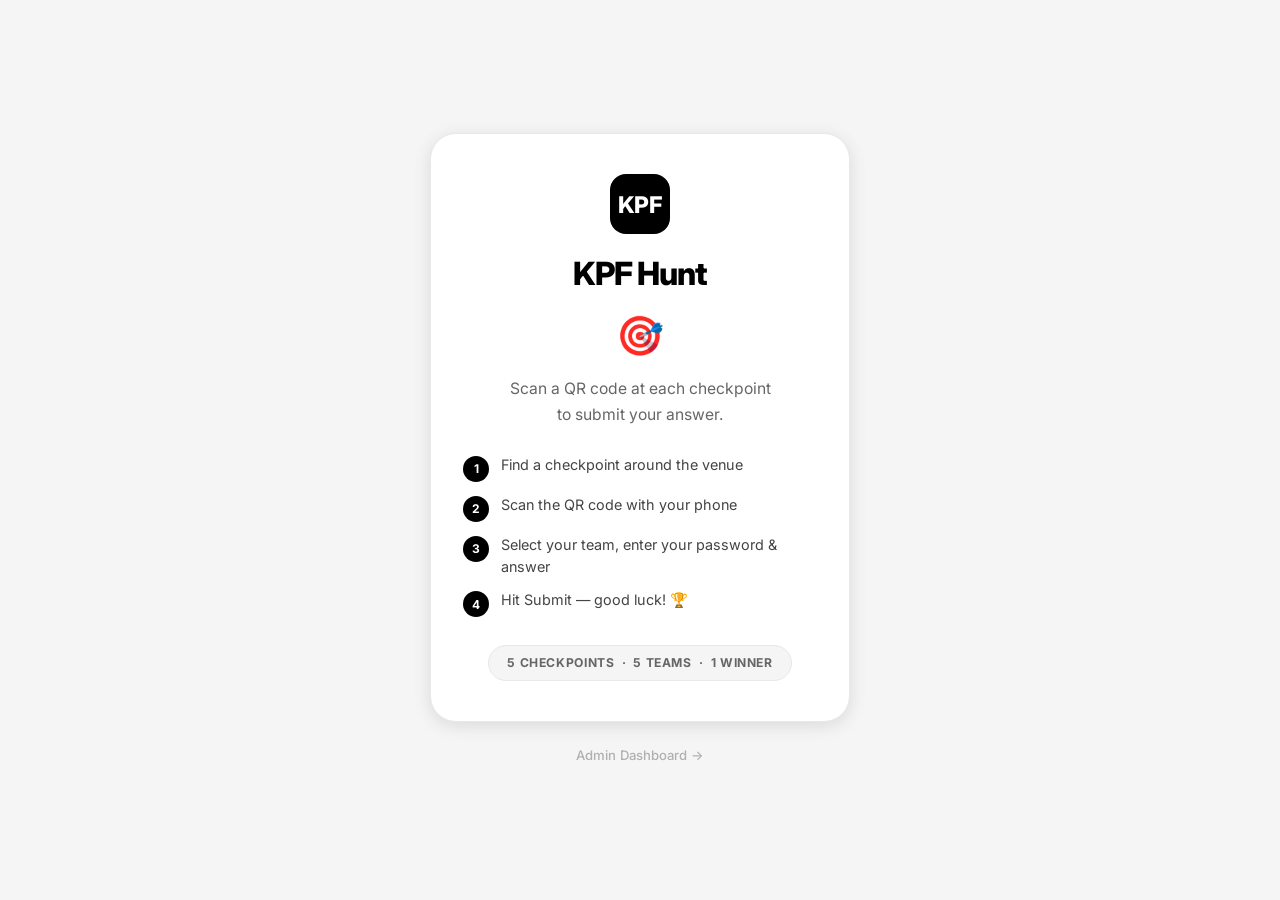
==== index.html @ f3e649e5 "Create index.html" ====
<!DOCTYPE html>
<html lang="en">
<head>
  <meta charset="UTF-8" />
  <meta name="viewport" content="width=device-width, initial-scale=1.0" />
  <title>KPF Hunt 🎯</title>
  <link rel="preconnect" href="https://fonts.googleapis.com" />
  <link rel="preconnect" href="https://fonts.gstatic.com" crossorigin />
  <link href="https://fonts.googleapis.com/css2?family=Inter:wght@300;400;500;600;700;800&display=swap" rel="stylesheet" />
  <link rel="stylesheet" href="css/style.css" />
</head>
<body class="welcome-page">

  <div class="welcome-wrap">

    <div class="welcome-card fade-up">

      <!-- KPF Logo -->
      <div class="kpf-logo">
        <svg width="60" height="60" viewBox="0 0 60 60" fill="none" xmlns="http://www.w3.org/2000/svg" aria-hidden="true">
          <rect width="60" height="60" rx="16" fill="#000"/>
          <text x="50%" y="54%" dominant-baseline="middle" text-anchor="middle"
                fill="#fff" font-family="Inter,system-ui,sans-serif" font-weight="800" font-size="23" letter-spacing="-0.5">KPF</text>
        </svg>
      </div>

      <h1 class="welcome-title">KPF Hunt</h1>
      <p class="welcome-emoji">🎯</p>
      <p class="welcome-subtitle">
        Scan a QR code at each checkpoint<br />to submit your answer.
      </p>

      <div class="welcome-steps">
        <div class="step">
          <span class="step-num">1</span>
          <span class="step-text">Find a checkpoint around the venue</span>
        </div>
        <div class="step">
          <span class="step-num">2</span>
          <span class="step-text">Scan the QR code with your phone</span>
        </div>
        <div class="step">
          <span class="step-num">3</span>
          <span class="step-text">Select your team, enter your password &amp; answer</span>
        </div>
        <div class="step">
          <span class="step-num">4</span>
          <span class="step-text">Hit Submit — good luck! 🏆</span>
        </div>
      </div>

      <div class="welcome-badge">
        5 Checkpoints &nbsp;·&nbsp; 5 Teams &nbsp;·&nbsp; 1 Winner
      </div>

    </div>

    <footer class="welcome-footer">
      <a href="admin.html" class="admin-link">Admin Dashboard →</a>
    </footer>

  </div>

</body>
</html>
---- css/style.css ----
/* ═══════════════════════════════════════════════════════════════
   KPF HUNT — style.css  (v7 · GitHub Pages rebuild)
   ═══════════════════════════════════════════════════════════════ */

/* ─── RESET ──────────────────────────────────────────────────────── */
*, *::before, *::after { box-sizing: border-box; margin: 0; padding: 0; }

/* ─── CUSTOM PROPERTIES ──────────────────────────────────────────── */
:root {
  /* ── Core palette ── */
  --black:       #000000;
  --white:       #ffffff;
  --gray-50:     #fafafa;
  --gray-100:    #f5f5f5;
  --gray-150:    #efefef;
  --gray-200:    #e8e8e8;
  --gray-300:    #d0d0d0;
  --gray-400:    #b0b0b0;
  --gray-500:    #888888;
  --gray-600:    #666666;
  --gray-700:    #444444;
  --gray-800:    #333333;
  --gray-900:    #1a1a1a;

  /* ── Semantic ── */
  --success:     #16a34a;
  --success-bg:  #f0fdf4;
  --success-ring:#bbf7d0;
  --error:       #dc2626;
  --error-bg:    #fef2f2;
  --error-ring:  #fecaca;
  --warning:     #d97706;

  /* ── Team tints (bg + dot) ── */
  --alpha-bg:   #e3f2fd;  --alpha-dot:  #1976d2;
  --beta-bg:    #e8f5e9;  --beta-dot:   #388e3c;
  --gamma-bg:   #fffde7;  --gamma-dot:  #f9a825;
  --delta-bg:   #f3e5f5;  --delta-dot:  #7b1fa2;
  --sigma-bg:   #fff3e0;  --sigma-dot:  #e65100;

  /* ── Typography ── */
  --font-ui:   'Inter', system-ui, -apple-system, sans-serif;
  --font-mono: 'JetBrains Mono', 'Fira Mono', 'Courier New', monospace;

  /* ── Radii ── */
  --r-sm:  6px;
  --r-md:  10px;
  --r-lg:  14px;
  --r-xl:  20px;
  --r-2xl: 26px;

  /* ── Shadows ── */
  --shadow-xs: 0 1px 3px rgba(0,0,0,.07);
  --shadow-sm: 0 2px 8px rgba(0,0,0,.09);
  --shadow-md: 0 4px 18px rgba(0,0,0,.11);
  --shadow-lg: 0 8px 32px rgba(0,0,0,.13);
}

/* ─── BASE ───────────────────────────────────────────────────────── */
html {
  font-size: 16px;
  -webkit-text-size-adjust: 100%;
  scroll-behavior: smooth;
}

body {
  font-family: var(--font-ui);
  color: var(--gray-900);
  background: var(--gray-100);
  line-height: 1.6;
  min-height: 100dvh;
}

/* ─── ANIMATIONS ─────────────────────────────────────────────────── */
@keyframes fadeUp {
  from { opacity: 0; transform: translateY(20px); }
  to   { opacity: 1; transform: translateY(0);    }
}
@keyframes popIn {
  0%   { transform: scale(0.35); opacity: 0; }
  65%  { transform: scale(1.15); }
  100% { transform: scale(1);    opacity: 1; }
}
@keyframes shake {
  0%,100% { transform: translateX(0);   }
  20%     { transform: translateX(-9px);}
  40%     { transform: translateX(9px); }
  60%     { transform: translateX(-5px);}
  80%     { transform: translateX(5px); }
}
@keyframes spin {
  to { transform: rotate(360deg); }
}
@keyframes pulse {
  0%,100% { opacity: 1;  }
  50%     { opacity: .35;}
}

.fade-up { animation: fadeUp .42s ease both; }
.pop-in  { animation: popIn .5s cubic-bezier(.34,1.56,.64,1) both; }
.shake   { animation: shake .42s ease; }


/* ═══════════════════════════════════════════════════════════════════
   SHARED COMPONENTS
   ═══════════════════════════════════════════════════════════════════ */

/* ── Buttons ─────────────────────────────────────────────────────── */
.btn {
  display: inline-flex;
  align-items: center;
  justify-content: center;
  gap: 6px;
  padding: 10px 20px;
  font-family: var(--font-ui);
  font-size: .875rem;
  font-weight: 600;
  border-radius: var(--r-md);
  border: 1.5px solid transparent;
  cursor: pointer;
  text-decoration: none;
  transition: background .17s, border-color .17s, color .17s, transform .12s, box-shadow .17s;
  white-space: nowrap;
  user-select: none;
  letter-spacing: .01em;
}
.btn:focus-visible {
  outline: 3px solid var(--black);
  outline-offset: 2px;
}
.btn:disabled { opacity: .55; cursor: not-allowed; }

.btn-primary {
  background: var(--black);
  color: var(--white);
  border-color: var(--black);
}
.btn-primary:hover:not(:disabled) {
  background: var(--gray-800);
  border-color: var(--gray-800);
  box-shadow: var(--shadow-sm);
}
.btn-primary:active:not(:disabled) { transform: scale(.97); }

.btn-outline {
  background: var(--white);
  color: var(--gray-800);
  border-color: var(--gray-300);
}
.btn-outline:hover:not(:disabled) {
  border-color: var(--gray-600);
  background: var(--gray-50);
}

.btn-ghost {
  background: transparent;
  color: var(--gray-600);
  border-color: transparent;
}
.btn-ghost:hover:not(:disabled) {
  background: var(--gray-200);
  color: var(--gray-900);
}

.btn-danger {
  background: var(--error-bg);
  color: var(--error);
  border-color: var(--error-ring);
}
.btn-danger:hover:not(:disabled) {
  background: #fee2e2;
  border-color: #fca5a5;
}

.btn-sm {
  padding: 6px 13px;
  font-size: .8rem;
  border-radius: var(--r-sm);
}


/* ── Form fields ─────────────────────────────────────────────────── */
.field-group {
  display: flex;
  flex-direction: column;
  gap: 6px;
}

.field-label {
  font-size: .78rem;
  font-weight: 700;
  color: var(--gray-700);
  letter-spacing: .04em;
  text-transform: uppercase;
}

.field-input {
  width: 100%;
  padding: 12px 14px;
  font-family: var(--font-ui);
  font-size: .95rem;
  color: var(--gray-900);
  background: var(--white);
  border: 1.5px solid var(--gray-300);
  border-radius: var(--r-md);
  transition: border-color .15s, box-shadow .15s;
  appearance: none;
  -webkit-appearance: none;
}
.field-input:focus {
  outline: none;
  border-color: var(--black);
  box-shadow: 0 0 0 3px rgba(0,0,0,.09);
}
.field-input::placeholder { color: var(--gray-400); }
.field-input.error {
  border-color: var(--error);
  box-shadow: 0 0 0 3px rgba(220,38,38,.1);
}

.field-textarea {
  resize: vertical;
  min-height: 96px;
  line-height: 1.55;
}

/* Select */
.select-wrap { position: relative; }
.field-select { padding-right: 36px; cursor: pointer; }
.select-arrow {
  position: absolute;
  right: 12px;
  top: 50%;
  transform: translateY(-50%);
  pointer-events: none;
  color: var(--gray-500);
  font-size: .8rem;
}

/* Password toggle */
.pw-wrap { position: relative; }
.pw-toggle {
  position: absolute;
  right: 10px;
  top: 50%;
  transform: translateY(-50%);
  background: none;
  border: none;
  cursor: pointer;
  color: var(--gray-500);
  padding: 4px;
  display: flex;
  align-items: center;
  transition: color .15s;
  border-radius: 4px;
}
.pw-toggle:hover { color: var(--gray-900); }
.pw-toggle:focus-visible { outline: 2px solid var(--black); outline-offset: 2px; }
#password-input { padding-right: 42px; }

/* Errors */
.field-error {
  font-size: .82rem;
  color: var(--error);
  font-weight: 500;
  min-height: 1.1em;
}
.form-error {
  font-size: .85rem;
  color: var(--error);
  font-weight: 500;
  text-align: center;
  padding: 9px 14px;
  background: var(--error-bg);
  border: 1px solid var(--error-ring);
  border-radius: var(--r-sm);
  display: none;
}
.form-error.visible { display: block; }

/* KPF Logo container */
.kpf-logo {
  display: flex;
  align-items: center;
  justify-content: center;
  margin-bottom: 14px;
}


/* ═══════════════════════════════════════════════════════════════════
   WELCOME PAGE  (index.html)
   ═══════════════════════════════════════════════════════════════════ */
.welcome-page {
  display: flex;
  flex-direction: column;
  align-items: center;
  justify-content: center;
  min-height: 100dvh;
  padding: 24px 16px;
  background: var(--gray-100);
}

.welcome-wrap {
  width: 100%;
  max-width: 420px;
  display: flex;
  flex-direction: column;
  align-items: center;
  gap: 20px;
}

.welcome-card {
  width: 100%;
  background: var(--white);
  border-radius: var(--r-2xl);
  padding: 40px 32px;
  box-shadow: var(--shadow-md);
  border: 1.5px solid var(--gray-200);
  text-align: center;
}

.welcome-title {
  font-size: 2rem;
  font-weight: 800;
  color: var(--black);
  letter-spacing: -.03em;
  margin-bottom: 2px;
}
.welcome-emoji { font-size: 2.4rem; margin: 6px 0 10px; }
.welcome-subtitle {
  font-size: .98rem;
  color: var(--gray-600);
  line-height: 1.65;
  margin-bottom: 26px;
}

.welcome-steps {
  display: flex;
  flex-direction: column;
  gap: 12px;
  margin-bottom: 28px;
  text-align: left;
}
.step {
  display: flex;
  align-items: flex-start;
  gap: 12px;
}
.step-num {
  flex-shrink: 0;
  width: 26px;
  height: 26px;
  background: var(--black);
  color: var(--white);
  border-radius: 50%;
  font-size: .75rem;
  font-weight: 700;
  display: flex;
  align-items: center;
  justify-content: center;
  margin-top: 2px;
}
.step-text {
  font-size: .9rem;
  color: var(--gray-700);
  line-height: 1.5;
}

.welcome-badge {
  display: inline-block;
  background: var(--gray-100);
  color: var(--gray-600);
  font-size: .76rem;
  font-weight: 700;
  padding: 7px 18px;
  border-radius: 99px;
  letter-spacing: .05em;
  text-transform: uppercase;
  border: 1px solid var(--gray-200);
}

.welcome-footer { text-align: center; }
.admin-link {
  font-size: .82rem;
  color: var(--gray-400);
  text-decoration: none;
  font-weight: 500;
  transition: color .15s;
}
.admin-link:hover { color: var(--gray-700); }


/* ═══════════════════════════════════════════════════════════════════
   SCAN PAGE  (scan.html)
   ═══════════════════════════════════════════════════════════════════ */
.scan-page {
  display: flex;
  align-items: flex-start;
  justify-content: center;
  min-height: 100dvh;
  padding: 24px 16px 56px;
  background: var(--gray-100);
}

.scan-wrap {
  width: 100%;
  max-width: 440px;
  padding-top: 12px;
}

.scan-card {
  background: var(--white);
  border-radius: var(--r-2xl);
  padding: 28px 26px;
  box-shadow: var(--shadow-md);
  border: 1.5px solid var(--gray-200);
  display: flex;
  flex-direction: column;
  gap: 20px;
}

/* Scan header */
.scan-header {
  display: flex;
  align-items: center;
  justify-content: space-between;
  padding-bottom: 16px;
  border-bottom: 1.5px solid var(--gray-200);
}
.checkpoint-badge {
  font-size: 1.1rem;
  font-weight: 800;
  color: var(--black);
  letter-spacing: -.02em;
}
.kpf-wordmark {
  font-size: .75rem;
  font-weight: 700;
  color: var(--gray-400);
  letter-spacing: .1em;
  text-transform: uppercase;
}

/* Form */
#scan-form { display: flex; flex-direction: column; gap: 18px; }

/* Submit button */
.btn-submit {
  width: 100%;
  padding: 14px;
  font-size: 1rem;
  margin-top: 4px;
  position: relative;
  border-radius: var(--r-lg);
}
.btn-submit .btn-spinner {
  display: none;
  width: 18px;
  height: 18px;
  border: 2.5px solid rgba(255,255,255,.3);
  border-top-color: #fff;
  border-radius: 50%;
  animation: spin .7s linear infinite;
}
.btn-submit.loading .btn-text  { opacity: 0; position: absolute; }
.btn-submit.loading .btn-spinner { display: block; }
.btn-submit.loading { cursor: wait; }

/* Invalid state */
.invalid-icon  { font-size: 2.6rem; text-align: center; }
.invalid-title { font-size: 1.3rem; font-weight: 800; text-align: center; color: var(--gray-900); }
.invalid-msg   { font-size: .9rem; color: var(--gray-600); text-align: center; line-height: 1.65; }

/* Success state */
.scan-card--success {
  align-items: center;
  text-align: center;
  padding: 52px 28px;
}
.success-check {
  width: 82px;
  height: 82px;
  background: var(--success);
  color: var(--white);
  border-radius: 50%;
  font-size: 2.2rem;
  font-weight: 700;
  display: flex;
  align-items: center;
  justify-content: center;
  margin-bottom: 8px;
  box-shadow: 0 4px 20px rgba(22,163,74,.3);
}
.success-title {
  font-size: 1.55rem;
  font-weight: 800;
  color: var(--black);
  letter-spacing: -.03em;
}
.success-msg {
  font-size: 1.05rem;
  font-weight: 600;
  color: var(--gray-700);
}
.success-sub {
  font-size: .88rem;
  color: var(--gray-500);
  line-height: 1.65;
}


/* ═══════════════════════════════════════════════════════════════════
   ADMIN PAGE  (admin.html)
   ═══════════════════════════════════════════════════════════════════ */
.admin-page { background: var(--gray-100); }

/* ── Login overlay ───────────────────────────────────────────────── */
.login-overlay {
  position: fixed;
  inset: 0;
  background: var(--gray-100);
  display: flex;
  align-items: center;
  justify-content: center;
  padding: 24px;
  z-index: 1000;
}
.login-card {
  width: 100%;
  max-width: 380px;
  background: var(--white);
  border-radius: var(--r-2xl);
  padding: 40px 32px;
  box-shadow: var(--shadow-lg);
  border: 1.5px solid var(--gray-200);
  display: flex;
  flex-direction: column;
  gap: 4px;
}
.login-title {
  font-size: 1.5rem;
  font-weight: 800;
  color: var(--black);
  text-align: center;
  letter-spacing: -.03em;
}
.login-sub {
  font-size: .85rem;
  color: var(--gray-500);
  text-align: center;
  margin-bottom: 18px;
}
#login-form { display: flex; flex-direction: column; gap: 14px; }

/* ── Admin header ────────────────────────────────────────────────── */
.admin-header {
  position: sticky;
  top: 0;
  z-index: 100;
  background: var(--white);
  border-bottom: 1.5px solid var(--gray-200);
  box-shadow: var(--shadow-xs);
}
.admin-header-inner {
  max-width: 1200px;
  margin: 0 auto;
  padding: 12px 24px;
  display: flex;
  align-items: center;
  justify-content: space-between;
  gap: 16px;
  flex-wrap: wrap;
}
.admin-brand {
  display: flex;
  align-items: center;
  gap: 10px;
}
.admin-brand-text {
  font-size: .98rem;
  font-weight: 700;
  color: var(--black);
  letter-spacing: -.01em;
}
.admin-header-controls {
  display: flex;
  align-items: center;
  gap: 8px;
  flex-wrap: wrap;
}
.refresh-countdown {
  font-size: .78rem;
  color: var(--gray-500);
  white-space: nowrap;
}
.refresh-countdown strong {
  color: var(--gray-800);
  font-weight: 700;
}

/* ── Admin main ──────────────────────────────────────────────────── */
.admin-main {
  max-width: 1200px;
  margin: 0 auto;
  padding: 24px 24px 56px;
  display: flex;
  flex-direction: column;
  gap: 20px;
}

/* ── Status bar ──────────────────────────────────────────────────── */
.status-bar {
  display: flex;
  align-items: center;
  gap: 8px;
  font-size: .82rem;
  color: var(--gray-600);
  padding: 9px 14px;
  background: var(--white);
  border-radius: var(--r-md);
  box-shadow: var(--shadow-xs);
  border: 1.5px solid var(--gray-200);
}
.status-dot {
  width: 8px;
  height: 8px;
  border-radius: 50%;
  flex-shrink: 0;
}
.status-dot--loading { background: var(--warning); animation: pulse 1.2s ease infinite; }
.status-dot--ok      { background: var(--success); }
.status-dot--error   { background: var(--error); }

/* ── Stats row ───────────────────────────────────────────────────── */
.stats-row {
  display: grid;
  grid-template-columns: repeat(4, 1fr);
  gap: 16px;
}
.stat-card {
  background: var(--white);
  border-radius: var(--r-lg);
  padding: 22px 18px;
  box-shadow: var(--shadow-xs);
  border: 1.5px solid var(--gray-200);
  text-align: center;
  transition: box-shadow .2s, transform .2s;
}
.stat-card:hover {
  box-shadow: var(--shadow-md);
  transform: translateY(-2px);
}
.stat-value {
  font-size: 2.3rem;
  font-weight: 800;
  color: var(--black);
  letter-spacing: -.04em;
  line-height: 1.1;
  margin-bottom: 6px;
}
.stat-value--small {
  font-size: .95rem;
  font-weight: 700;
  line-height: 1.4;
  letter-spacing: 0;
}
.stat-label {
  font-size: .74rem;
  color: var(--gray-500);
  font-weight: 600;
  text-transform: uppercase;
  letter-spacing: .06em;
}

/* ── Section card ────────────────────────────────────────────────── */
.section-card {
  background: var(--white);
  border-radius: var(--r-lg);
  padding: 24px;
  box-shadow: var(--shadow-xs);
  border: 1.5px solid var(--gray-200);
}
.section-title {
  font-size: 1rem;
  font-weight: 700;
  color: var(--black);
  letter-spacing: -.01em;
  margin-bottom: 16px;
}
.section-header {
  display: flex;
  align-items: center;
  justify-content: space-between;
  gap: 16px;
  margin-bottom: 16px;
  flex-wrap: wrap;
}
.section-header .section-title { margin-bottom: 0; }
.section-note {
  font-size: .82rem;
  color: var(--gray-500);
  margin-bottom: 18px;
  line-height: 1.55;
}
.section-note code {
  font-family: var(--font-mono);
  font-size: .78rem;
  background: var(--gray-100);
  padding: 1px 5px;
  border-radius: 4px;
  color: var(--gray-700);
}
.search-input {
  max-width: 260px;
  padding: 8px 12px;
  font-size: .85rem;
}

/* ── Progress grid ───────────────────────────────────────────────── */
.progress-grid-wrap { overflow-x: auto; }
.progress-grid {
  width: 100%;
  border-collapse: collapse;
  font-size: .88rem;
}
.progress-grid th {
  padding: 10px 12px;
  text-align: center;
  font-size: .72rem;
  font-weight: 700;
  color: var(--gray-500);
  text-transform: uppercase;
  letter-spacing: .06em;
  border-bottom: 1.5px solid var(--gray-200);
  background: var(--gray-50);
}
.progress-grid .pg-team-col { text-align: left; min-width: 120px; }
.progress-grid td {
  padding: 10px 12px;
  text-align: center;
  border-bottom: 1px solid var(--gray-100);
  vertical-align: middle;
}
.progress-grid td.pg-team-col {
  text-align: left;
  font-weight: 600;
  font-size: .85rem;
  color: var(--gray-800);
}
.progress-grid tr:last-child td { border-bottom: none; }
.progress-grid tr:hover td { background: var(--gray-50); }

.pg-cell {
  display: flex;
  flex-direction: column;
  align-items: center;
  gap: 3px;
}
.pg-check {
  width: 30px;
  height: 30px;
  border-radius: 50%;
  display: flex;
  align-items: center;
  justify-content: center;
  font-size: .85rem;
  font-weight: 700;
  flex-shrink: 0;
}
.pg-check--done  { background: #dcfce7; color: var(--success); }
.pg-check--empty { background: var(--gray-150); color: var(--gray-400); font-size: .7rem; }
.pg-time {
  font-family: var(--font-mono);
  font-size: .6rem;
  color: var(--gray-400);
  white-space: nowrap;
}

/* Team dot */
.team-dot {
  display: inline-block;
  width: 8px;
  height: 8px;
  border-radius: 50%;
  margin-right: 7px;
  vertical-align: middle;
  flex-shrink: 0;
}
.dot-alpha { background: var(--alpha-dot); }
.dot-beta  { background: var(--beta-dot);  }
.dot-gamma { background: var(--gamma-dot); }
.dot-delta { background: var(--delta-dot); }
.dot-sigma { background: var(--sigma-dot); }

/* ── Submissions table ───────────────────────────────────────────── */
.table-wrap { overflow-x: auto; }
.submissions-table {
  width: 100%;
  border-collapse: collapse;
  font-size: .875rem;
}
.submissions-table th {
  padding: 10px 14px;
  text-align: left;
  font-size: .72rem;
  font-weight: 700;
  color: var(--gray-500);
  text-transform: uppercase;
  letter-spacing: .06em;
  border-bottom: 1.5px solid var(--gray-200);
  background: var(--gray-50);
  white-space: nowrap;
}
.submissions-table th.sortable {
  cursor: pointer;
  user-select: none;
  transition: color .15s;
}
.submissions-table th.sortable:hover { color: var(--black); }
.submissions-table th.sort-asc  .sort-icon::after { content: ' ↑'; color: var(--black); }
.submissions-table th.sort-desc .sort-icon::after { content: ' ↓'; color: var(--black); }
.sort-icon { font-size: .7rem; color: var(--gray-400); }

.submissions-table td {
  padding: 10px 14px;
  border-bottom: 1px solid var(--gray-100);
  vertical-align: top;
}
.submissions-table tr:last-child td { border-bottom: none; }

.submissions-table .col-num  { color: var(--gray-400); font-family: var(--font-mono); font-size: .76rem; width: 40px; }
.submissions-table .col-time { font-family: var(--font-mono); font-size: .76rem; color: var(--gray-600); white-space: nowrap; }
.submissions-table .col-team { font-weight: 600; white-space: nowrap; }
.submissions-table .col-cp   { font-weight: 500; white-space: nowrap; }
.submissions-table .col-ans  {
  font-family: var(--font-mono);
  font-size: .8rem;
  color: var(--gray-700);
  word-break: break-word;
  max-width: 320px;
}

/* Team row tints */
.row-alpha { background: var(--alpha-bg); }
.row-beta  { background: var(--beta-bg);  }
.row-gamma { background: var(--gamma-bg); }
.row-delta { background: var(--delta-bg); }
.row-sigma { background: var(--sigma-bg); }

.table-empty {
  padding: 44px 20px;
  text-align: center;
  color: var(--gray-400);
  font-size: .9rem;
  line-height: 1.6;
}

/* ── QR grid ─────────────────────────────────────────────────────── */
.qr-grid {
  display: grid;
  grid-template-columns: repeat(auto-fill, minmax(175px, 1fr));
  gap: 18px;
}
.qr-card {
  display: flex;
  flex-direction: column;
  align-items: center;
  gap: 10px;
  padding: 20px 14px;
  background: var(--gray-50);
  border: 1.5px solid var(--gray-200);
  border-radius: var(--r-lg);
  text-align: center;
  transition: box-shadow .2s, transform .2s;
}
.qr-card:hover {
  box-shadow: var(--shadow-md);
  transform: translateY(-2px);
}
.qr-img {
  width: 150px;
  height: 150px;
  border-radius: var(--r-sm);
  display: block;
  background: var(--white);
  border: 1px solid var(--gray-200);
}
.qr-label {
  font-weight: 700;
  font-size: .9rem;
  color: var(--black);
}
.qr-url {
  font-family: var(--font-mono);
  font-size: .62rem;
  color: var(--gray-500);
  word-break: break-all;
  line-height: 1.45;
}
.copy-btn {
  font-size: .75rem;
  padding: 5px 12px;
}
.copy-btn.copied {
  background: var(--success-bg);
  color: var(--success);
  border-color: var(--success-ring);
}


/* ═══════════════════════════════════════════════════════════════════
   RESPONSIVE
   ═══════════════════════════════════════════════════════════════════ */

/* Tablet */
@media (max-width: 900px) {
  .stats-row       { grid-template-columns: repeat(2, 1fr); }
  .admin-main      { padding: 16px 16px 40px; }
  .admin-header-inner { padding: 10px 16px; }
}

/* Mobile */
@media (max-width: 600px) {
  .stats-row { grid-template-columns: repeat(2, 1fr); gap: 10px; }
  .stat-card { padding: 16px 12px; }
  .stat-value { font-size: 1.8rem; }

  .admin-header-controls { gap: 6px; }
  .refresh-countdown { display: none; }

  .section-card { padding: 16px; }
  .section-header { flex-direction: column; align-items: flex-start; }
  .search-input { max-width: 100%; width: 100%; }

  .qr-grid { grid-template-columns: repeat(2, 1fr); gap: 12px; }
  .qr-img  { width: 120px; height: 120px; }

  .scan-card     { padding: 22px 18px; }
  .welcome-card  { padding: 32px 20px; }
  .login-card    { padding: 32px 20px; }

  .submissions-table th,
  .submissions-table td { padding: 8px 10px; }
}

@media (max-width: 380px) {
  .stats-row { grid-template-columns: 1fr 1fr; }
  .admin-brand-text { display: none; }
  .btn-sm { padding: 5px 9px; font-size: .72rem; }
}
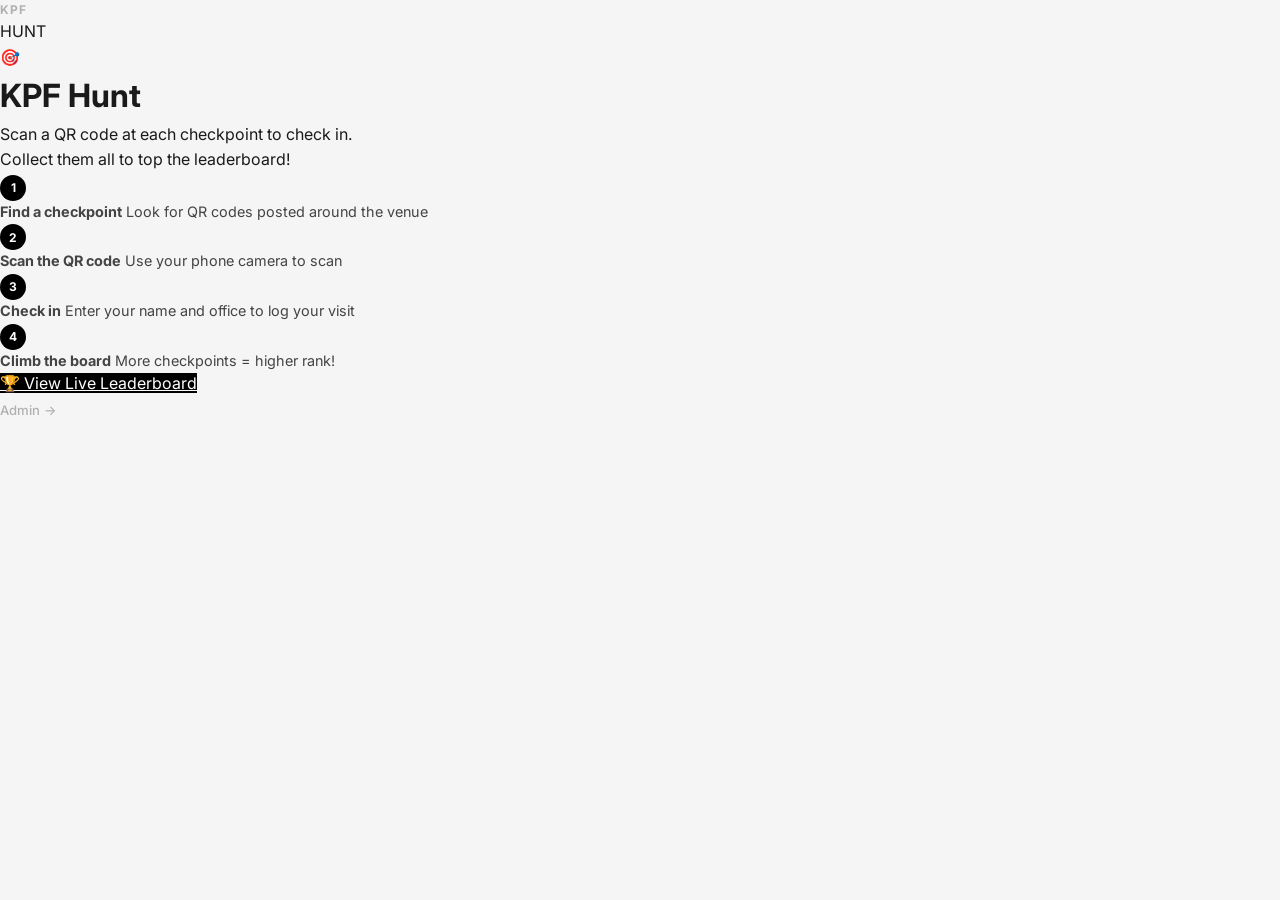
==== commit da72c1ba: "Update index.html" ====
--- a/index.html
+++ b/index.html
@@ -9,54 +9,58 @@
   <link href="https://fonts.googleapis.com/css2?family=Inter:wght@300;400;500;600;700;800&display=swap" rel="stylesheet" />
   <link rel="stylesheet" href="css/style.css" />
 </head>
-<body class="welcome-page">
+<body class="index-page">
 
-  <div class="welcome-wrap">
+  <div class="index-container">
 
-    <div class="welcome-card fade-up">
+    <header class="index-header">
+      <div class="kpf-wordmark">KPF</div>
+      <div class="hunt-badge">HUNT</div>
+    </header>
 
-      <!-- KPF Logo -->
-      <div class="kpf-logo">
-        <svg width="60" height="60" viewBox="0 0 60 60" fill="none" xmlns="http://www.w3.org/2000/svg" aria-hidden="true">
-          <rect width="60" height="60" rx="16" fill="#000"/>
-          <text x="50%" y="54%" dominant-baseline="middle" text-anchor="middle"
-                fill="#fff" font-family="Inter,system-ui,sans-serif" font-weight="800" font-size="23" letter-spacing="-0.5">KPF</text>
-        </svg>
-      </div>
+    <main class="index-main">
+      <div class="hero-icon">🎯</div>
+      <h1 class="hero-title">KPF Hunt</h1>
+      <p class="hero-subtitle">Scan a QR code at each checkpoint to check in.<br>Collect them all to top the leaderboard!</p>
 
-      <h1 class="welcome-title">KPF Hunt</h1>
-      <p class="welcome-emoji">🎯</p>
-      <p class="welcome-subtitle">
-        Scan a QR code at each checkpoint<br />to submit your answer.
-      </p>
-
-      <div class="welcome-steps">
-        <div class="step">
+      <div class="how-it-works">
+        <div class="step-card">
           <span class="step-num">1</span>
-          <span class="step-text">Find a checkpoint around the venue</span>
+          <div class="step-text">
+            <strong>Find a checkpoint</strong>
+            <span>Look for QR codes posted around the venue</span>
+          </div>
         </div>
-        <div class="step">
+        <div class="step-card">
           <span class="step-num">2</span>
-          <span class="step-text">Scan the QR code with your phone</span>
+          <div class="step-text">
+            <strong>Scan the QR code</strong>
+            <span>Use your phone camera to scan</span>
+          </div>
         </div>
-        <div class="step">
+        <div class="step-card">
           <span class="step-num">3</span>
-          <span class="step-text">Select your team, enter your password &amp; answer</span>
+          <div class="step-text">
+            <strong>Check in</strong>
+            <span>Enter your name and office to log your visit</span>
+          </div>
         </div>
-        <div class="step">
+        <div class="step-card">
           <span class="step-num">4</span>
-          <span class="step-text">Hit Submit — good luck! 🏆</span>
+          <div class="step-text">
+            <strong>Climb the board</strong>
+            <span>More checkpoints = higher rank!</span>
+          </div>
         </div>
       </div>
 
-      <div class="welcome-badge">
-        5 Checkpoints &nbsp;·&nbsp; 5 Teams &nbsp;·&nbsp; 1 Winner
-      </div>
+      <a href="leaderboard.html" class="btn-primary index-lb-btn">
+        🏆 View Live Leaderboard
+      </a>
+    </main>
 
-    </div>
-
-    <footer class="welcome-footer">
-      <a href="admin.html" class="admin-link">Admin Dashboard →</a>
+    <footer class="index-footer">
+      <a href="admin.html" class="admin-link">Admin →</a>
     </footer>
 
   </div>
